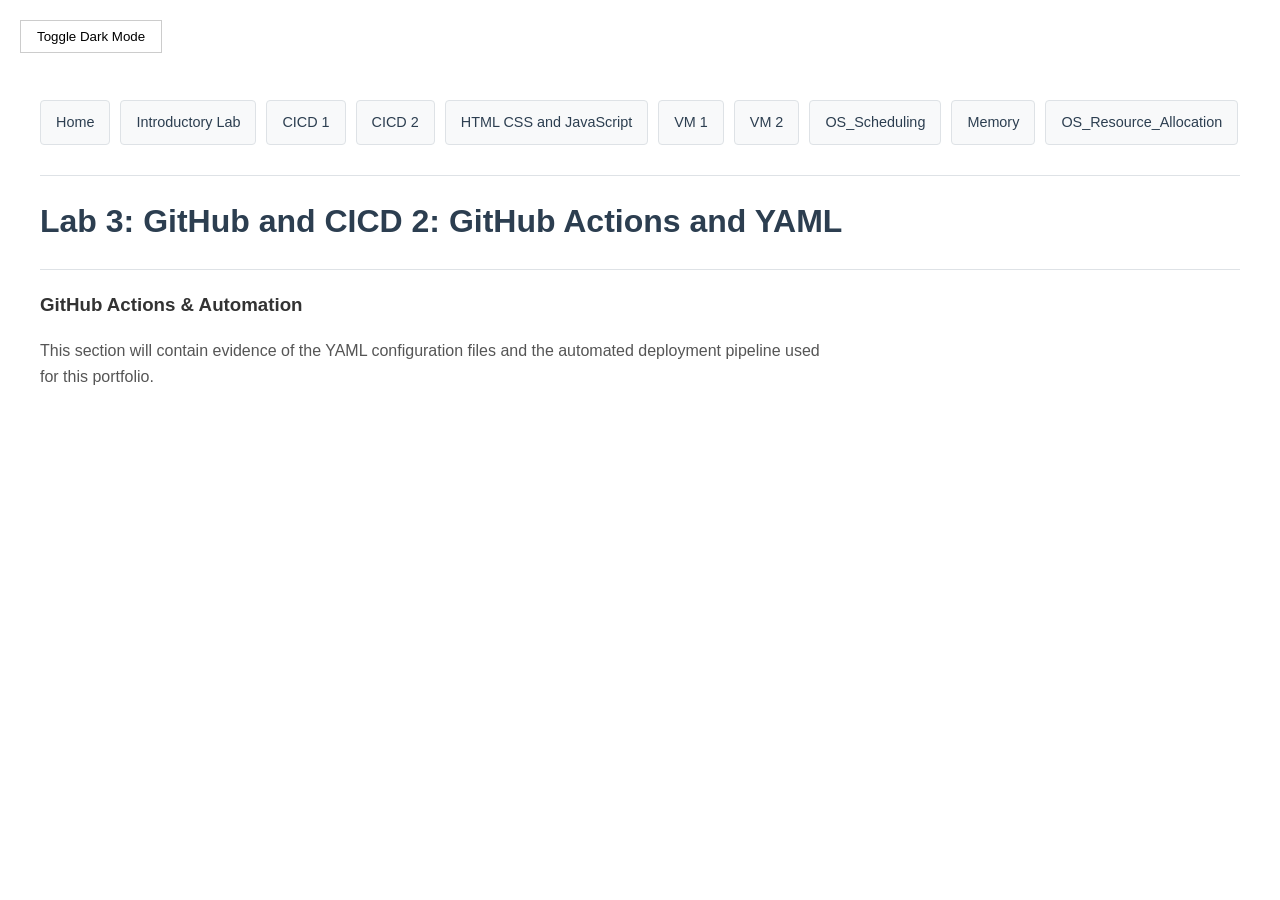
==== CICD2.html @ 148c2c44 "Creating files" ====
<!DOCTYPE html>
<html lang="en">
<head>
    <meta charset="UTF-8">
    <meta name="viewport" content="width=device-width, initial-scale=1.0">
    <title>CICD Lab 2 - ABDLHADI RASHID</title>
    <link rel="stylesheet" href="style.css">
</head>
<body>

    <button id="dark-mode-toggle">Toggle Dark Mode</button>

    <nav>
        <a href="index.html">Home</a>
        <a href="Introductory Lab.html">Introductory Lab</a>
        <a href="CICD1.html">CICD 1</a>
        <a href="CICD2.html">CICD 2</a>
        <a href="HTML_CSS_JS.html">HTML CSS and JavaScript</a>
        <a href="VM1.html">VM 1</a>
        <a href="VM2.html">VM 2</a>
        <a href="Scheduling.html">OS_Scheduling</a>
        <a href="Memory.html">Memory</a>
        <a href="Resource.html">OS_Resource_Allocation</a>
    </nav>

    <hr>

    <header>
        <h1 class="name">Lab 3: GitHub and CICD 2: GitHub Actions and YAML</h1>
    </header>

    <hr>

    <main>
        <section>
            <h3>GitHub Actions & Automation</h3>
            <p class="description">This section will contain evidence of the YAML configuration files and the automated deployment pipeline used for this portfolio.</p>
            </section>
    </main>

    <script src="script.js"></script>
</body>
</html>
---- style.css ----
body {
    font-family: 'Segoe UI', Tahoma, Geneva, Verdana, sans-serif;
    line-height: 1.6;
    transition: background-color 0.3s, color 0.3s;
    margin: 0;
    padding: 40px;
    background-color: #ffffff;
    color: #333333;
}

/* Dark Mode Colors */
body.dark-mode {
    background-color: #1a1a1a;
    color: #f0f0f0;
}

#dark-mode-toggle {
    position: fixed;
    top: 20px;
    left: 20px;
    padding: 8px 16px;
    cursor: pointer;
    border: 1px solid #ccc;
    background: #fff;
    z-index: 100;
}

body.dark-mode #dark-mode-toggle {
    background: #333;
    color: #fff;
    border-color: #555;
}

nav {
    margin: 60px 0 30px 0;
    display: flex;
    flex-wrap: wrap;
    gap: 10px;
}

nav a {
    text-decoration: none;
    color: #2c3e50;
    padding: 10px 15px;
    background: #f8f9fa;
    border: 1px solid #dee2e6;
    border-radius: 4px;
    font-size: 0.9em;
}

body.dark-mode nav a {
    color: #ecf0f1;
    background: #2c3e50;
    border-color: #34495e;
}

nav a:hover {
    background: #e2e6ea;
}

body.dark-mode nav a:hover {
    background: #3e5871;
}

.name {
    margin-top: 0;
    color: #2c3e50;
}

body.dark-mode .name {
    color: #ecf0f1;
}

.id {
    color: #7f8c8d;
    font-weight: normal;
}

.description {
    color: #555555;
    max-width: 800px;
}

body.dark-mode .description {
    color: #bdc3c7;
}

hr {
    border: 0;
    height: 1px;
    background: #dee2e6;
    margin: 20px 0;
}

body.dark-mode hr {
    background: #444;
}
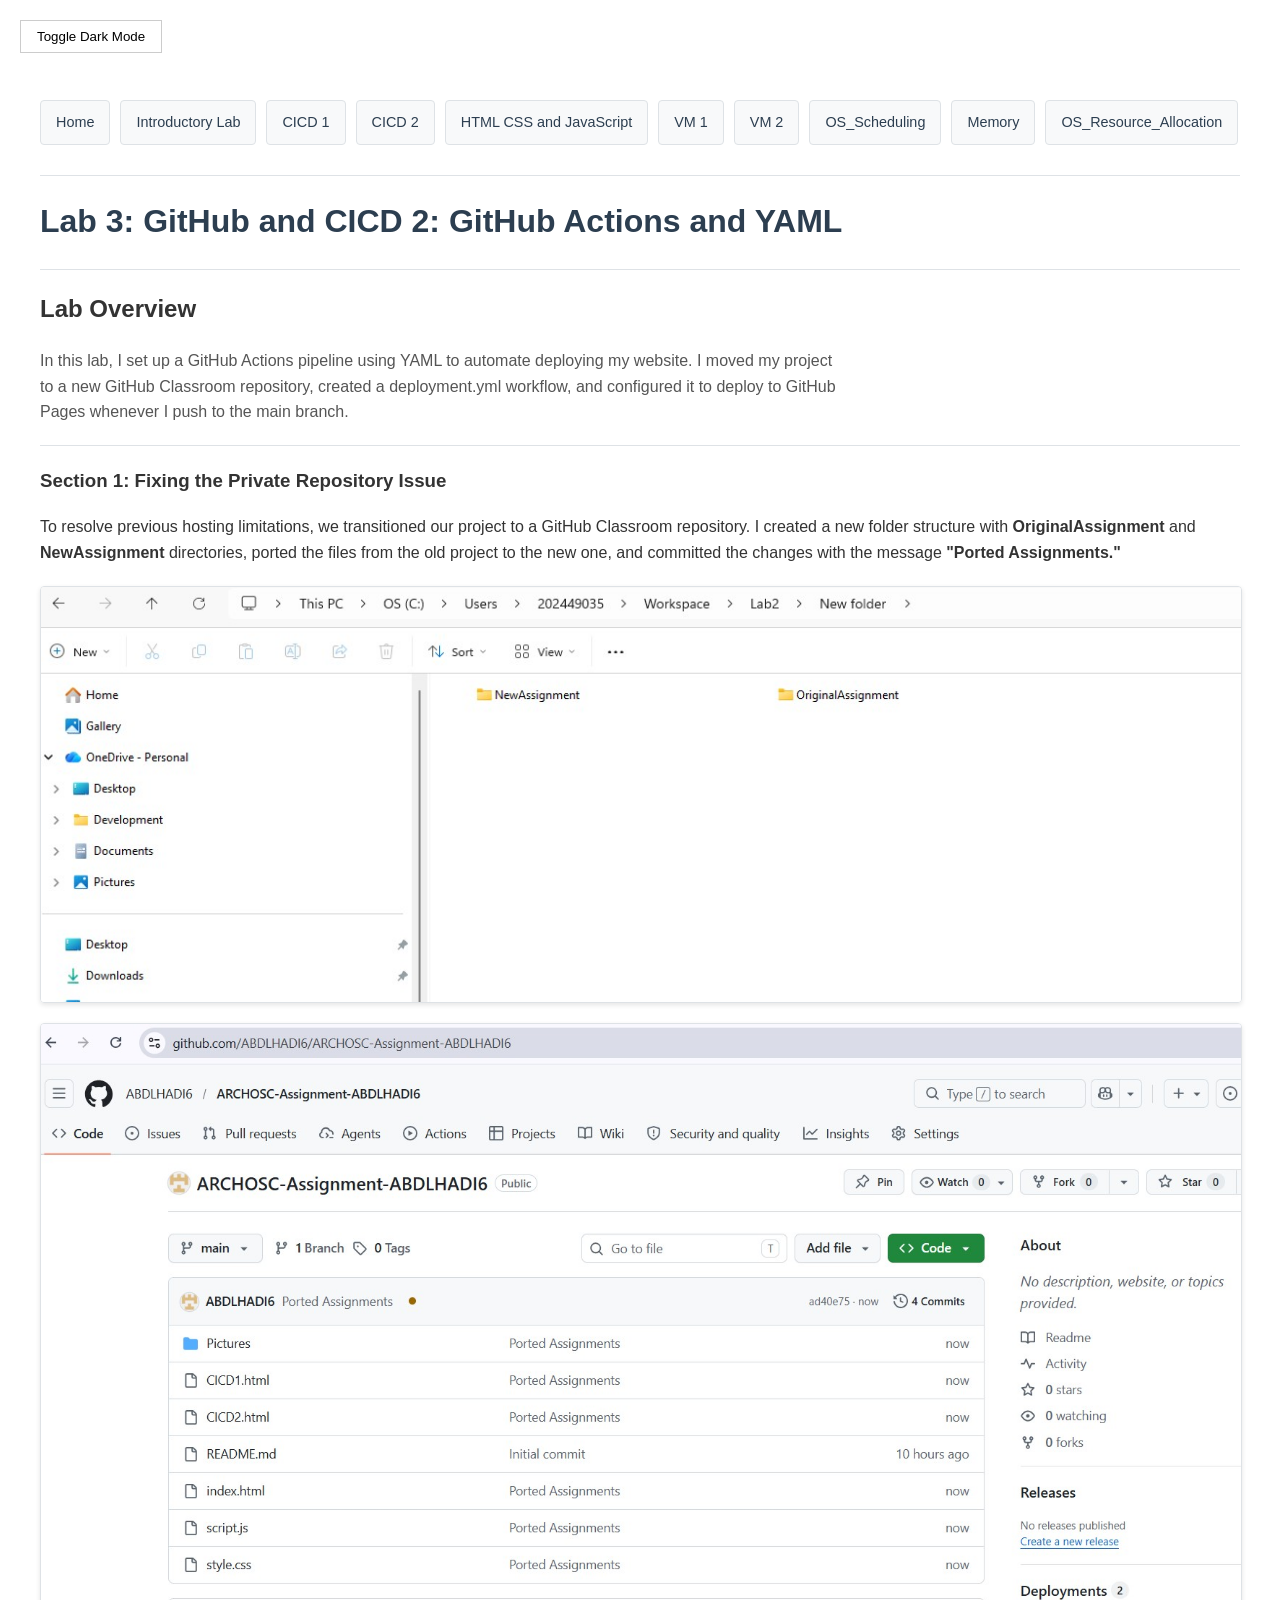
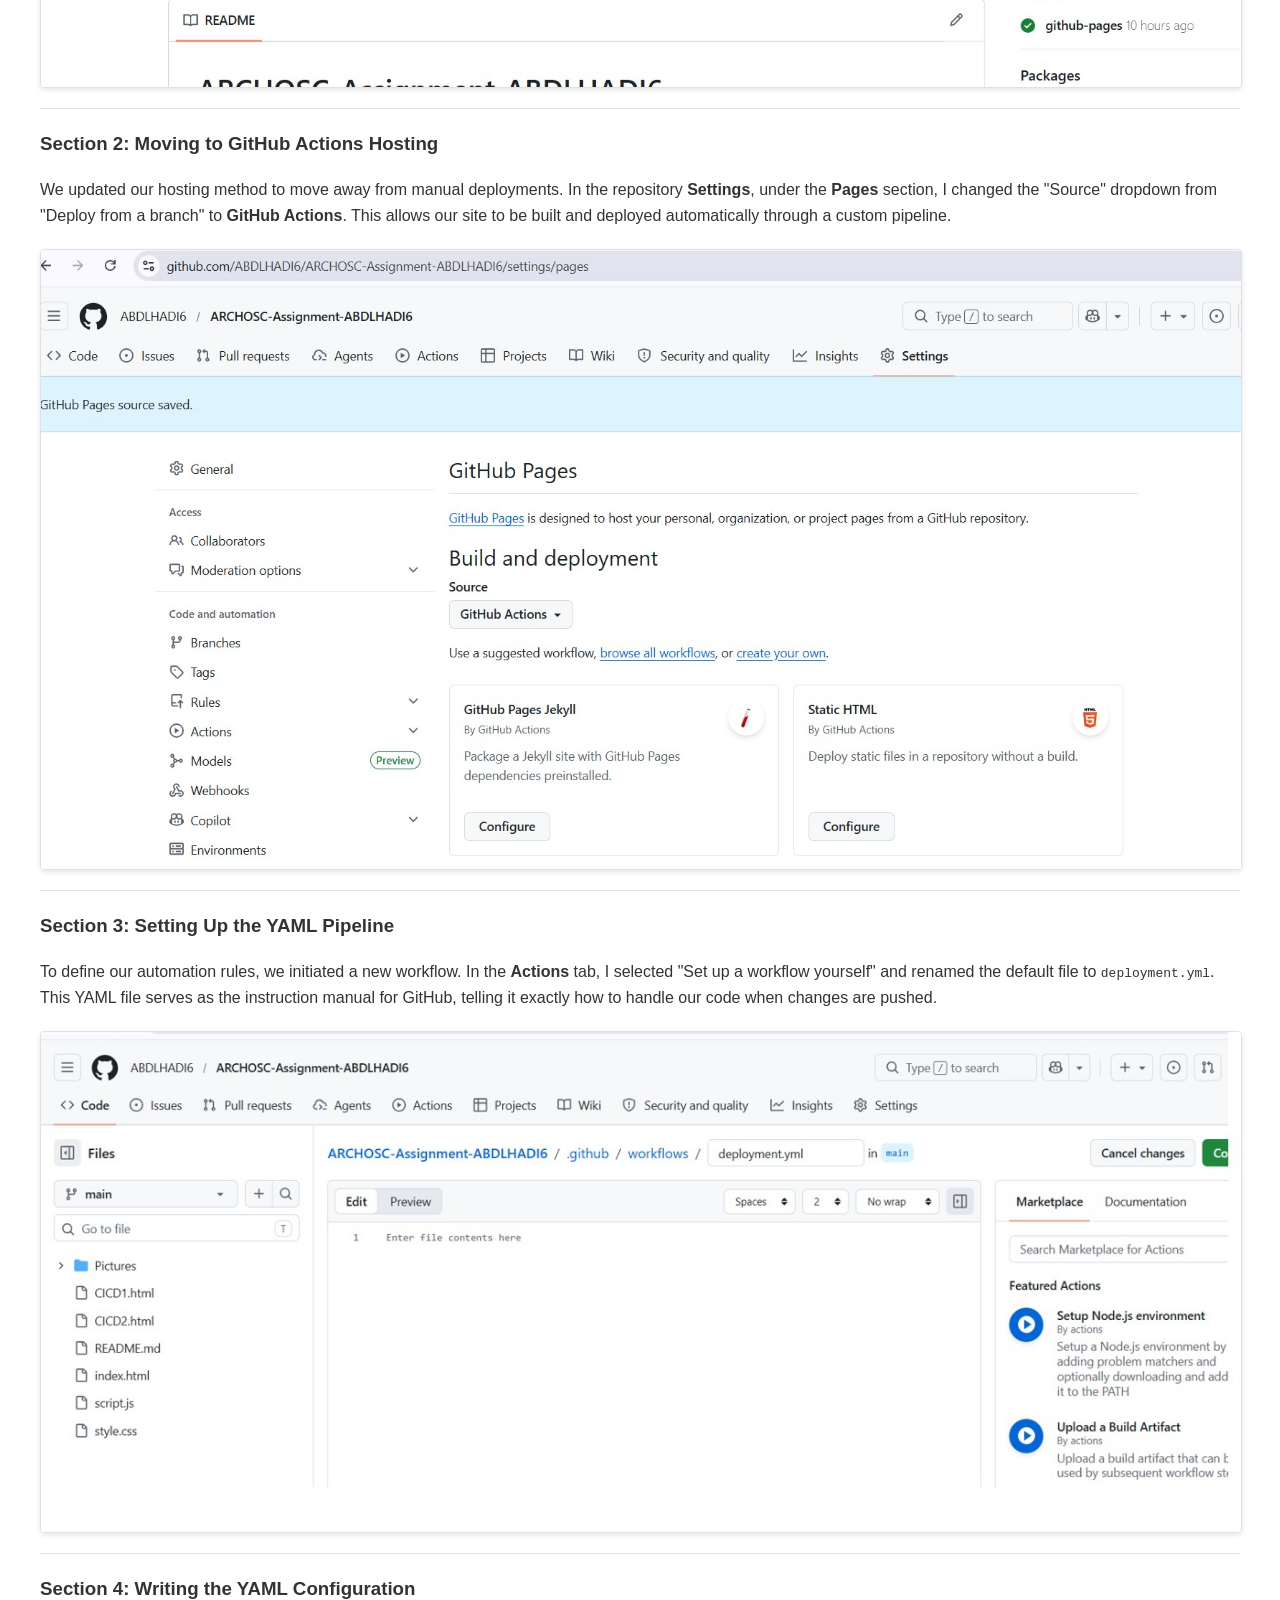
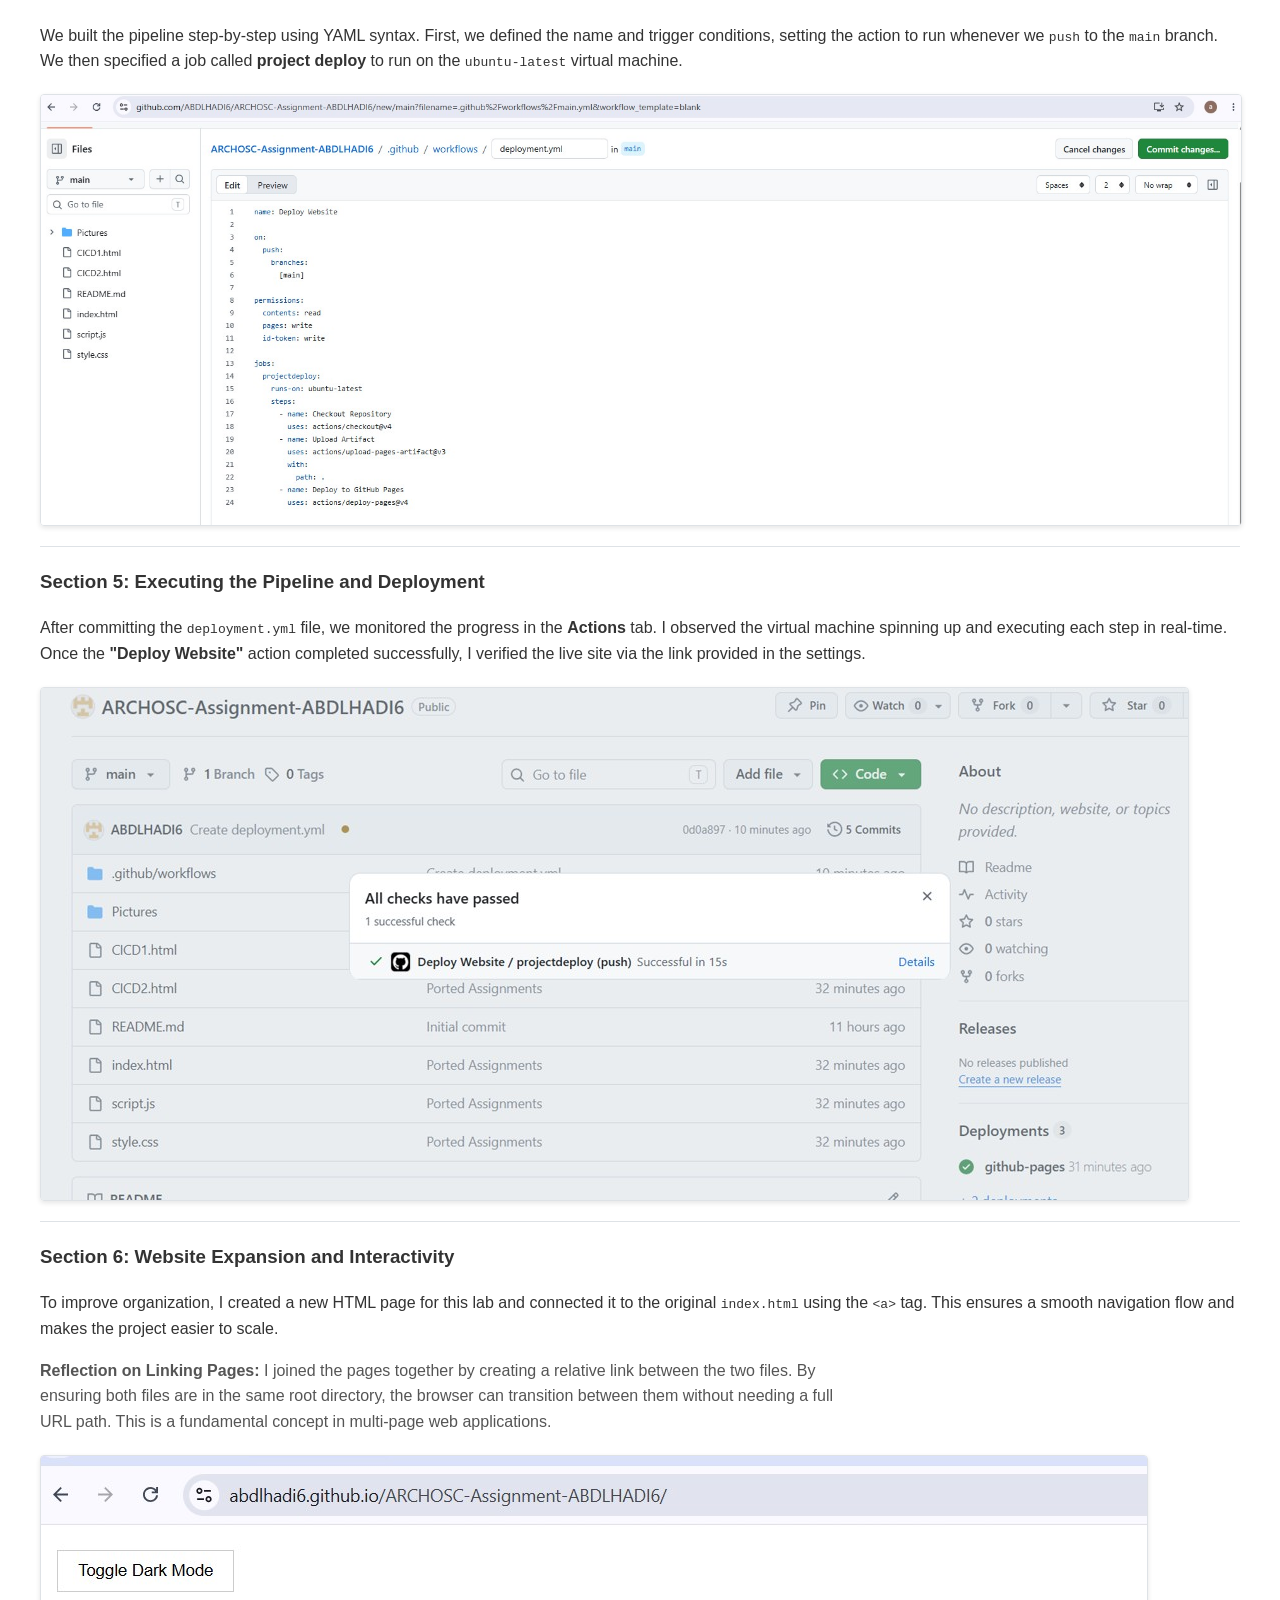
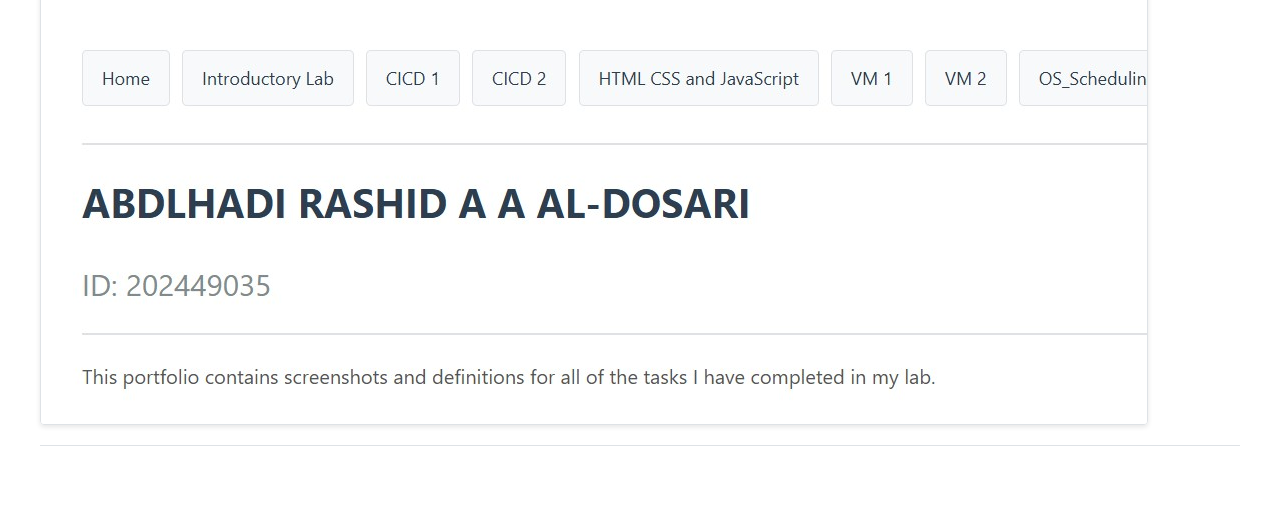
==== commit 90c43e95: "Lab3" ====
--- a/CICD2.html
+++ b/CICD2.html
@@ -33,9 +33,71 @@
 
     <main>
         <section>
-            <h3>GitHub Actions & Automation</h3>
-            <p class="description">This section will contain evidence of the YAML configuration files and the automated deployment pipeline used for this portfolio.</p>
-            </section>
+            <h2>Lab Overview</h2>
+            <p class="description">
+                In this lab, I set up a GitHub Actions pipeline using YAML to automate deploying my website. I moved my project to a new GitHub Classroom repository, created a deployment.yml workflow, and configured it to deploy to GitHub Pages whenever I push to the main branch.
+            </p>
+        </section>
+
+        <hr>
+
+        <section>
+            <h3>Section 1: Fixing the Private Repository Issue</h3>
+            <p>To resolve previous hosting limitations, we transitioned our project to a GitHub Classroom repository. I created a new folder structure with <strong>OriginalAssignment</strong> and <strong>NewAssignment</strong> directories, ported the files from the old project to the new one, and committed the changes with the message <strong>"Ported Assignments."</strong></p>
+                        			<img src="Pictures/3_00.jpg" alt="Local Workspace Setup">			
+            			<img src="Pictures/3_01.jpg" alt="Local Workspace Setup">			
+
+			</section>
+
+        <hr>
+
+        <section>
+            <h3>Section 2: Moving to GitHub Actions Hosting</h3>
+            <p>We updated our hosting method to move away from manual deployments. In the repository <strong>Settings</strong>, under the <strong>Pages</strong> section, I changed the "Source" dropdown from "Deploy from a branch" to <strong>GitHub Actions</strong>. This allows our site to be built and deployed automatically through a custom pipeline.</p>
+                        			<img src="Pictures/3_02.jpg" alt="Local Workspace Setup">			
+
+			</section>
+
+        <hr>
+
+        <section>
+            <h3>Section 3: Setting Up the YAML Pipeline</h3>
+            <p>To define our automation rules, we initiated a new workflow. In the <strong>Actions</strong> tab, I selected "Set up a workflow yourself" and renamed the default file to <code>deployment.yml</code>. This YAML file serves as the instruction manual for GitHub, telling it exactly how to handle our code when changes are pushed.</p>
+                        			<img src="Pictures/3_03.jpg" alt="Local Workspace Setup">			
+
+			</section>
+
+        <hr>
+
+        <section>
+            <h3>Section 4: Writing the YAML Configuration</h3>
+            <p>We built the pipeline step-by-step using YAML syntax. First, we defined the name and trigger conditions, setting the action to run whenever we <code>push</code> to the <code>main</code> branch. We then specified a job called <strong>project deploy</strong> to run on the <code>ubuntu-latest</code> virtual machine.</p>
+                        			<img src="Pictures/3_04.jpg" alt="Local Workspace Setup">			
+
+			</section>
+
+        <hr>
+
+        <section>
+            <h3>Section 5: Executing the Pipeline and Deployment</h3>
+            <p>After committing the <code>deployment.yml</code> file, we monitored the progress in the <strong>Actions</strong> tab. I observed the virtual machine spinning up and executing each step in real-time. Once the <strong>"Deploy Website"</strong> action completed successfully, I verified the live site via the link provided in the settings.</p>
+                        			<img src="Pictures/3_05.jpg" alt="Local Workspace Setup">			
+
+			</section>
+
+        <hr>
+
+        <section>
+            <h3>Section 6: Website Expansion and Interactivity</h3>
+            <p>To improve organization, I created a new HTML page for this lab and connected it to the original <code>index.html</code> using the <code>&lt;a&gt;</code> tag. This ensures a smooth navigation flow and makes the project easier to scale.</p>
+            <p class="description">
+                <strong>Reflection on Linking Pages:</strong> I joined the pages together by creating a relative link between the two files. By ensuring both files are in the same root directory, the browser can transition between them without needing a full URL path. This is a fundamental concept in multi-page web applications.
+            </p>
+                    			<img src="Pictures/3_06.jpg" alt="Local Workspace Setup">			
+
+		</section>
+
+        <hr>
     </main>
 
     <script src="script.js"></script>
--- a/style.css
+++ b/style.css
@@ -94,4 +94,25 @@
 
 body.dark-mode hr {
     background: #444;
+}
+
+
+img {
+    max-width: 100%;
+    height: auto;
+    display: block;
+    margin: 20px 0;
+    border: 1px solid #dee2e6;
+    border-radius: 4px;
+    box-shadow: 0 2px 5px rgba(0,0,0,0.1);
+}
+
+body.dark-mode img {
+    border-color: #444;
+    box-shadow: 0 2px 10px rgba(0,0,0,0.5);
+    opacity: 0.9; 
+}
+
+body.dark-mode img:hover {
+    opacity: 1; 
 }
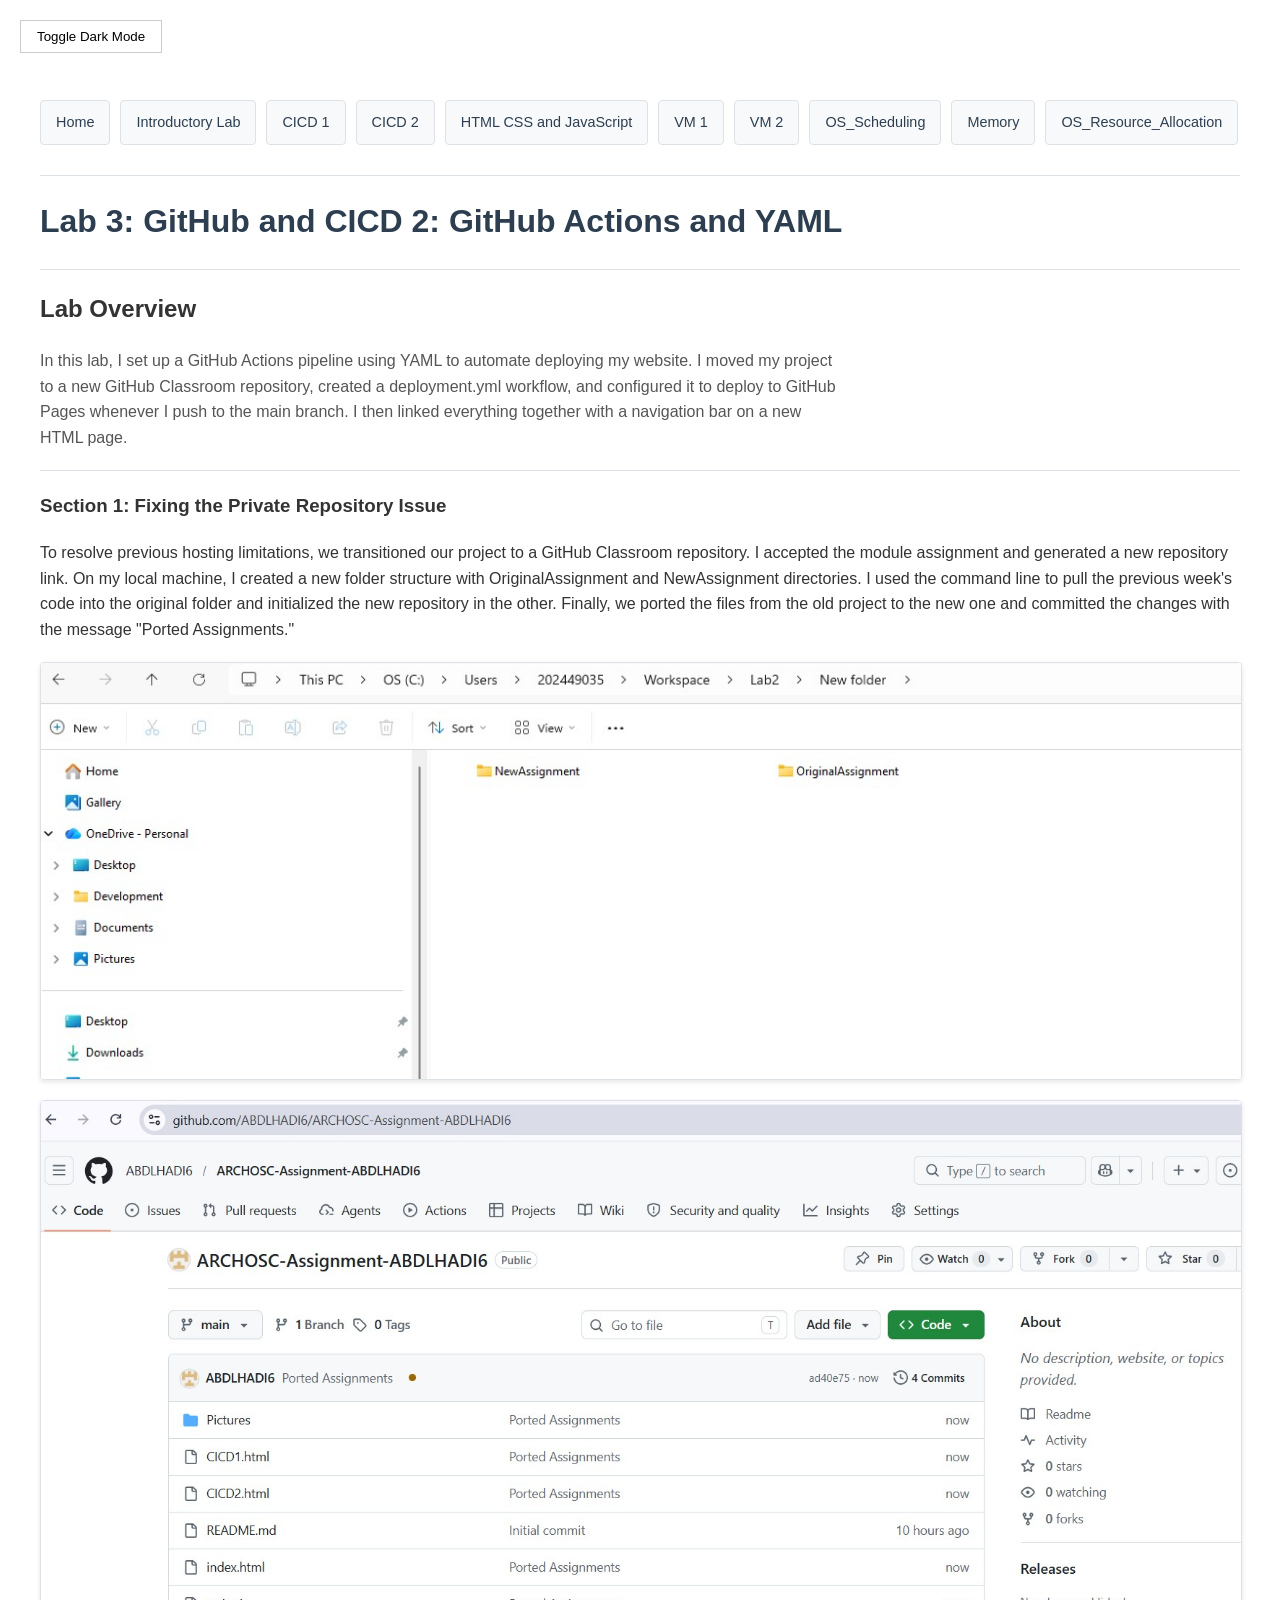
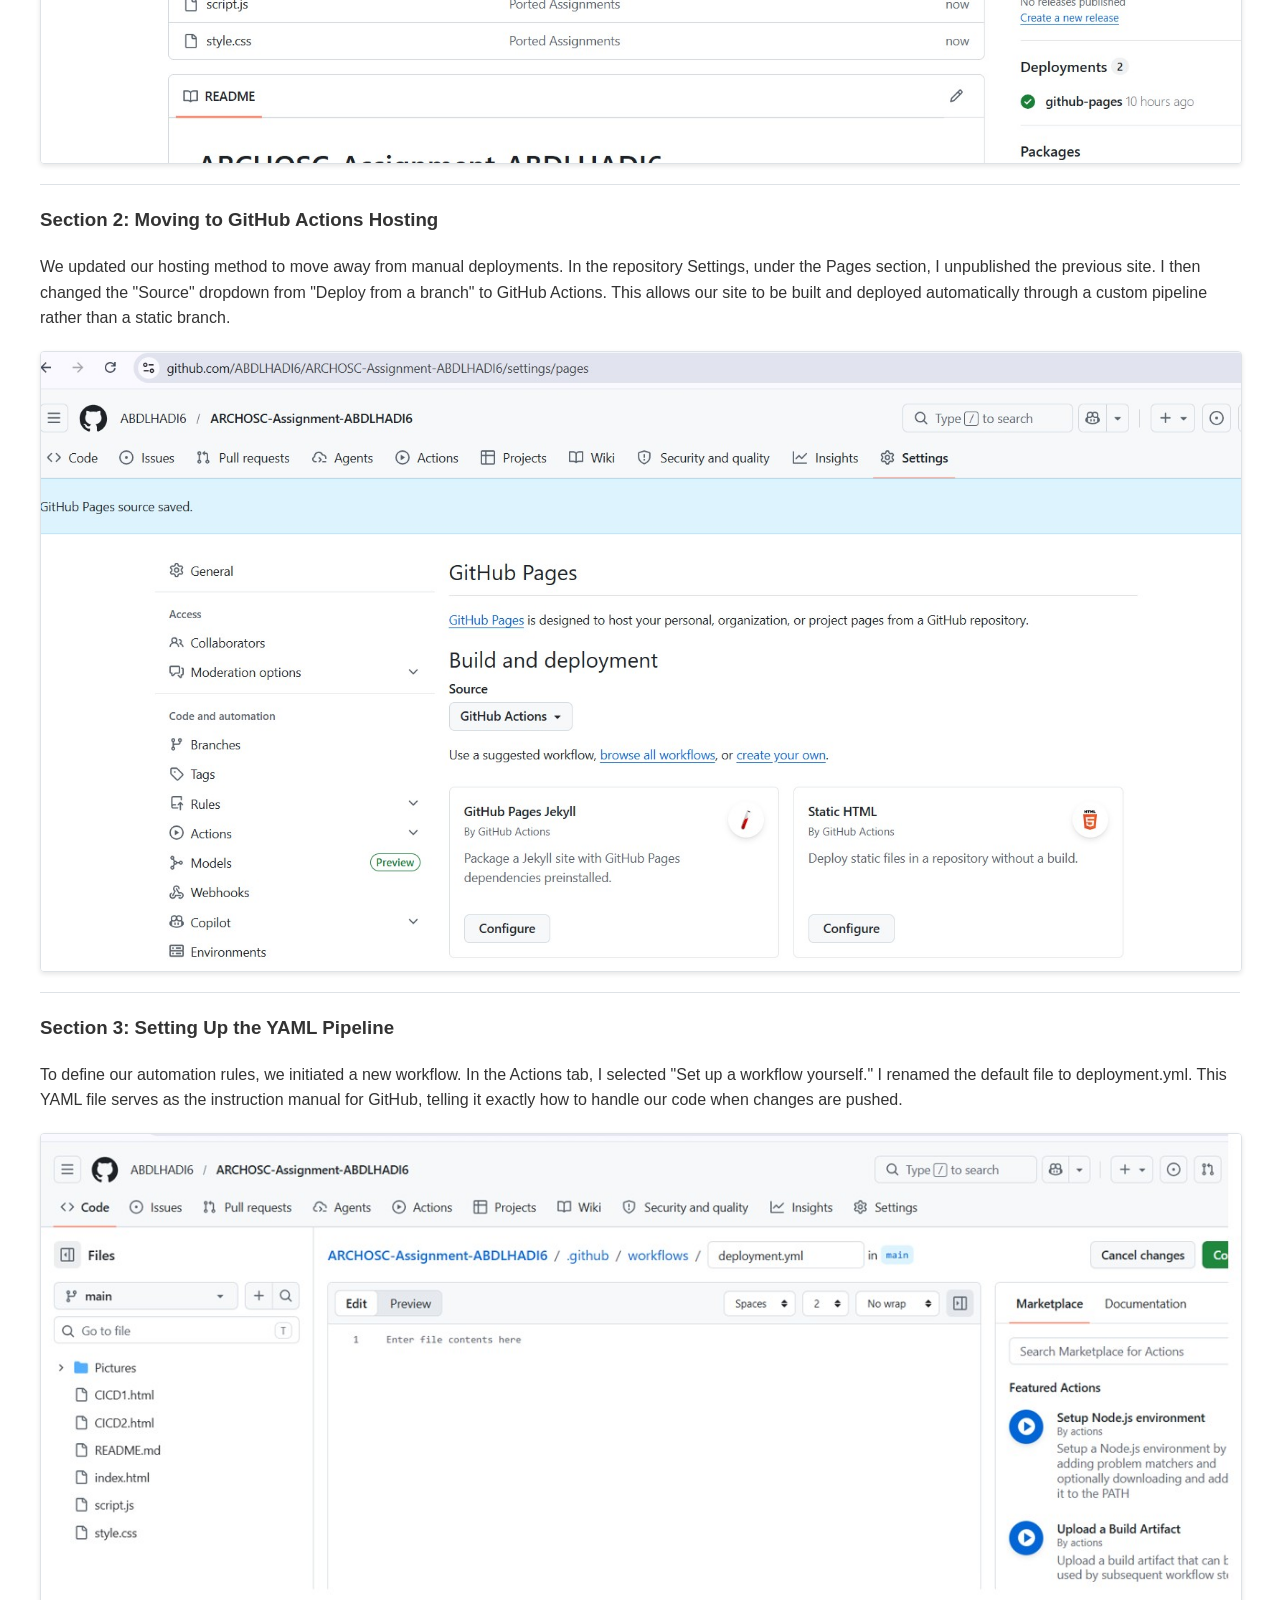
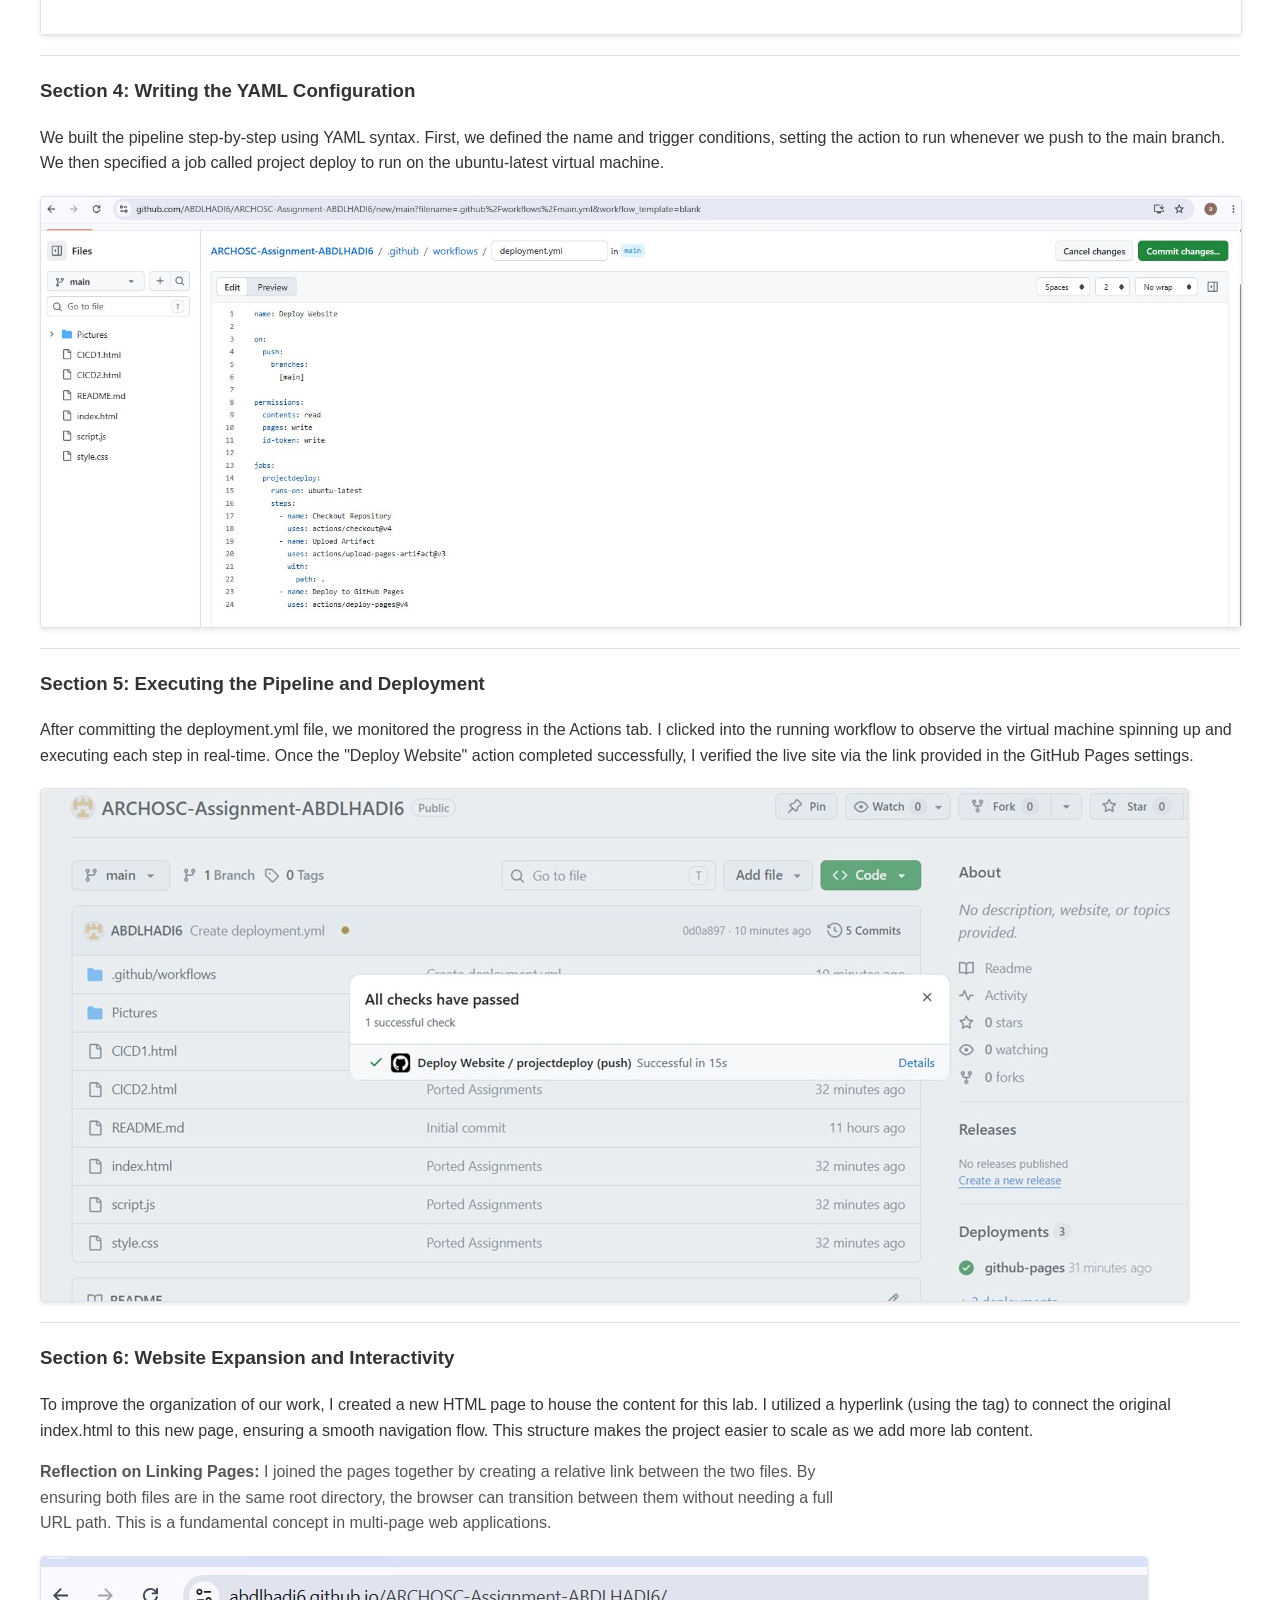
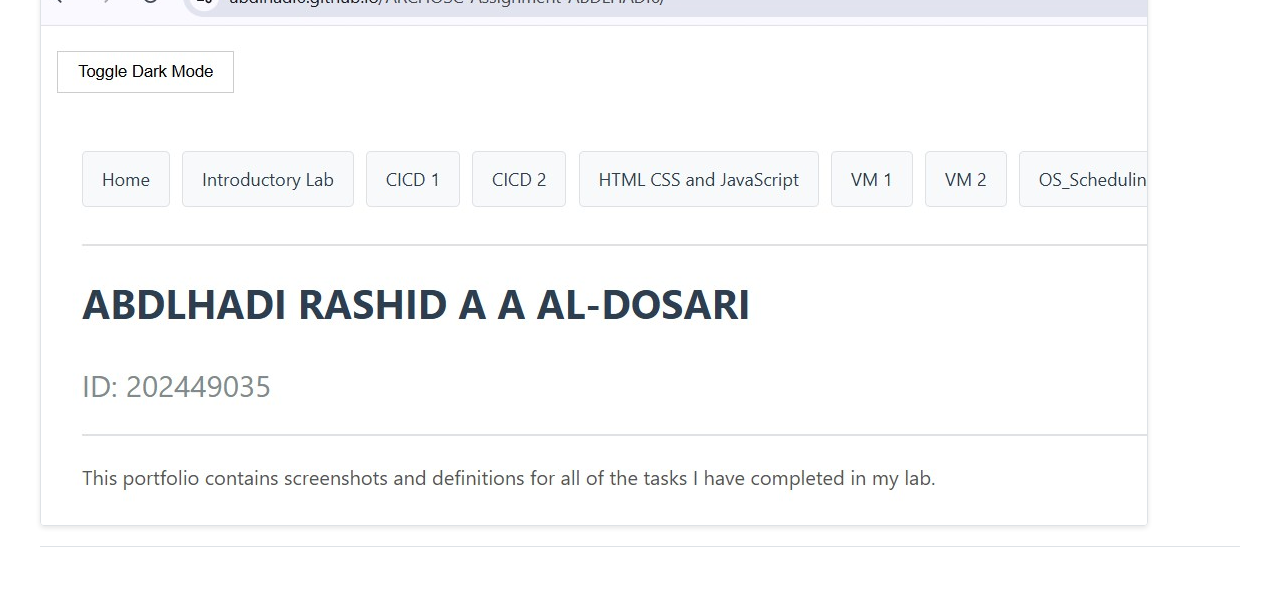
==== commit bccbac1e: "Lab4 and 5" ====
--- a/CICD2.html
+++ b/CICD2.html
@@ -35,7 +35,7 @@
         <section>
             <h2>Lab Overview</h2>
             <p class="description">
-                In this lab, I set up a GitHub Actions pipeline using YAML to automate deploying my website. I moved my project to a new GitHub Classroom repository, created a deployment.yml workflow, and configured it to deploy to GitHub Pages whenever I push to the main branch.
+In this lab, I set up a GitHub Actions pipeline using YAML to automate deploying my website. I moved my project to a new GitHub Classroom repository, created a deployment.yml workflow, and configured it to deploy to GitHub Pages whenever I push to the main branch. I then linked everything together with a navigation bar on a new HTML page.
             </p>
         </section>
 
@@ -43,7 +43,8 @@
 
         <section>
             <h3>Section 1: Fixing the Private Repository Issue</h3>
-            <p>To resolve previous hosting limitations, we transitioned our project to a GitHub Classroom repository. I created a new folder structure with <strong>OriginalAssignment</strong> and <strong>NewAssignment</strong> directories, ported the files from the old project to the new one, and committed the changes with the message <strong>"Ported Assignments."</strong></p>
+<p>To resolve previous hosting limitations, we transitioned our project to a GitHub Classroom repository. I accepted the module assignment and generated a new repository link. On my local machine, I created a new folder structure with OriginalAssignment and NewAssignment directories. I used the command line to pull the previous week's code into the original folder and initialized the new repository in the other. Finally, we ported the files from the old project to the new one and committed the changes with the message "Ported Assignments."</p>
+
                         			<img src="Pictures/3_00.jpg" alt="Local Workspace Setup">			
             			<img src="Pictures/3_01.jpg" alt="Local Workspace Setup">			
 
@@ -53,7 +54,7 @@
 
         <section>
             <h3>Section 2: Moving to GitHub Actions Hosting</h3>
-            <p>We updated our hosting method to move away from manual deployments. In the repository <strong>Settings</strong>, under the <strong>Pages</strong> section, I changed the "Source" dropdown from "Deploy from a branch" to <strong>GitHub Actions</strong>. This allows our site to be built and deployed automatically through a custom pipeline.</p>
+<p>We updated our hosting method to move away from manual deployments. In the repository Settings, under the Pages section, I unpublished the previous site. I then changed the "Source" dropdown from "Deploy from a branch" to GitHub Actions. This allows our site to be built and deployed automatically through a custom pipeline rather than a static branch.</p>
                         			<img src="Pictures/3_02.jpg" alt="Local Workspace Setup">			
 
 			</section>
@@ -62,8 +63,9 @@
 
         <section>
             <h3>Section 3: Setting Up the YAML Pipeline</h3>
-            <p>To define our automation rules, we initiated a new workflow. In the <strong>Actions</strong> tab, I selected "Set up a workflow yourself" and renamed the default file to <code>deployment.yml</code>. This YAML file serves as the instruction manual for GitHub, telling it exactly how to handle our code when changes are pushed.</p>
-                        			<img src="Pictures/3_03.jpg" alt="Local Workspace Setup">			
+ <p>To define our automation rules, we initiated a new workflow. In the Actions tab, I selected "Set up a workflow yourself." I renamed the default file to deployment.yml. This YAML file serves as the instruction manual for GitHub, telling it exactly how to handle our code when changes are pushed.</p>
+
+ <img src="Pictures/3_03.jpg" alt="Local Workspace Setup">			
 
 			</section>
 
@@ -71,7 +73,7 @@
 
         <section>
             <h3>Section 4: Writing the YAML Configuration</h3>
-            <p>We built the pipeline step-by-step using YAML syntax. First, we defined the name and trigger conditions, setting the action to run whenever we <code>push</code> to the <code>main</code> branch. We then specified a job called <strong>project deploy</strong> to run on the <code>ubuntu-latest</code> virtual machine.</p>
+<p>We built the pipeline step-by-step using YAML syntax. First, we defined the name and trigger conditions, setting the action to run whenever we push to the main branch. We then specified a job called project deploy to run on the ubuntu-latest virtual machine.</p>
                         			<img src="Pictures/3_04.jpg" alt="Local Workspace Setup">			
 
 			</section>
@@ -80,7 +82,7 @@
 
         <section>
             <h3>Section 5: Executing the Pipeline and Deployment</h3>
-            <p>After committing the <code>deployment.yml</code> file, we monitored the progress in the <strong>Actions</strong> tab. I observed the virtual machine spinning up and executing each step in real-time. Once the <strong>"Deploy Website"</strong> action completed successfully, I verified the live site via the link provided in the settings.</p>
+<p>After committing the deployment.yml file, we monitored the progress in the Actions tab. I clicked into the running workflow to observe the virtual machine spinning up and executing each step in real-time. Once the "Deploy Website" action completed successfully, I verified the live site via the link provided in the GitHub Pages settings.</p>
                         			<img src="Pictures/3_05.jpg" alt="Local Workspace Setup">			
 
 			</section>
@@ -89,7 +91,7 @@
 
         <section>
             <h3>Section 6: Website Expansion and Interactivity</h3>
-            <p>To improve organization, I created a new HTML page for this lab and connected it to the original <code>index.html</code> using the <code>&lt;a&gt;</code> tag. This ensures a smooth navigation flow and makes the project easier to scale.</p>
+<p>To improve the organization of our work, I created a new HTML page to house the content for this lab. I utilized a hyperlink (using the <a> tag) to connect the original index.html to this new page, ensuring a smooth navigation flow. This structure makes the project easier to scale as we add more lab content.</p>
             <p class="description">
                 <strong>Reflection on Linking Pages:</strong> I joined the pages together by creating a relative link between the two files. By ensuring both files are in the same root directory, the browser can transition between them without needing a full URL path. This is a fundamental concept in multi-page web applications.
             </p>
